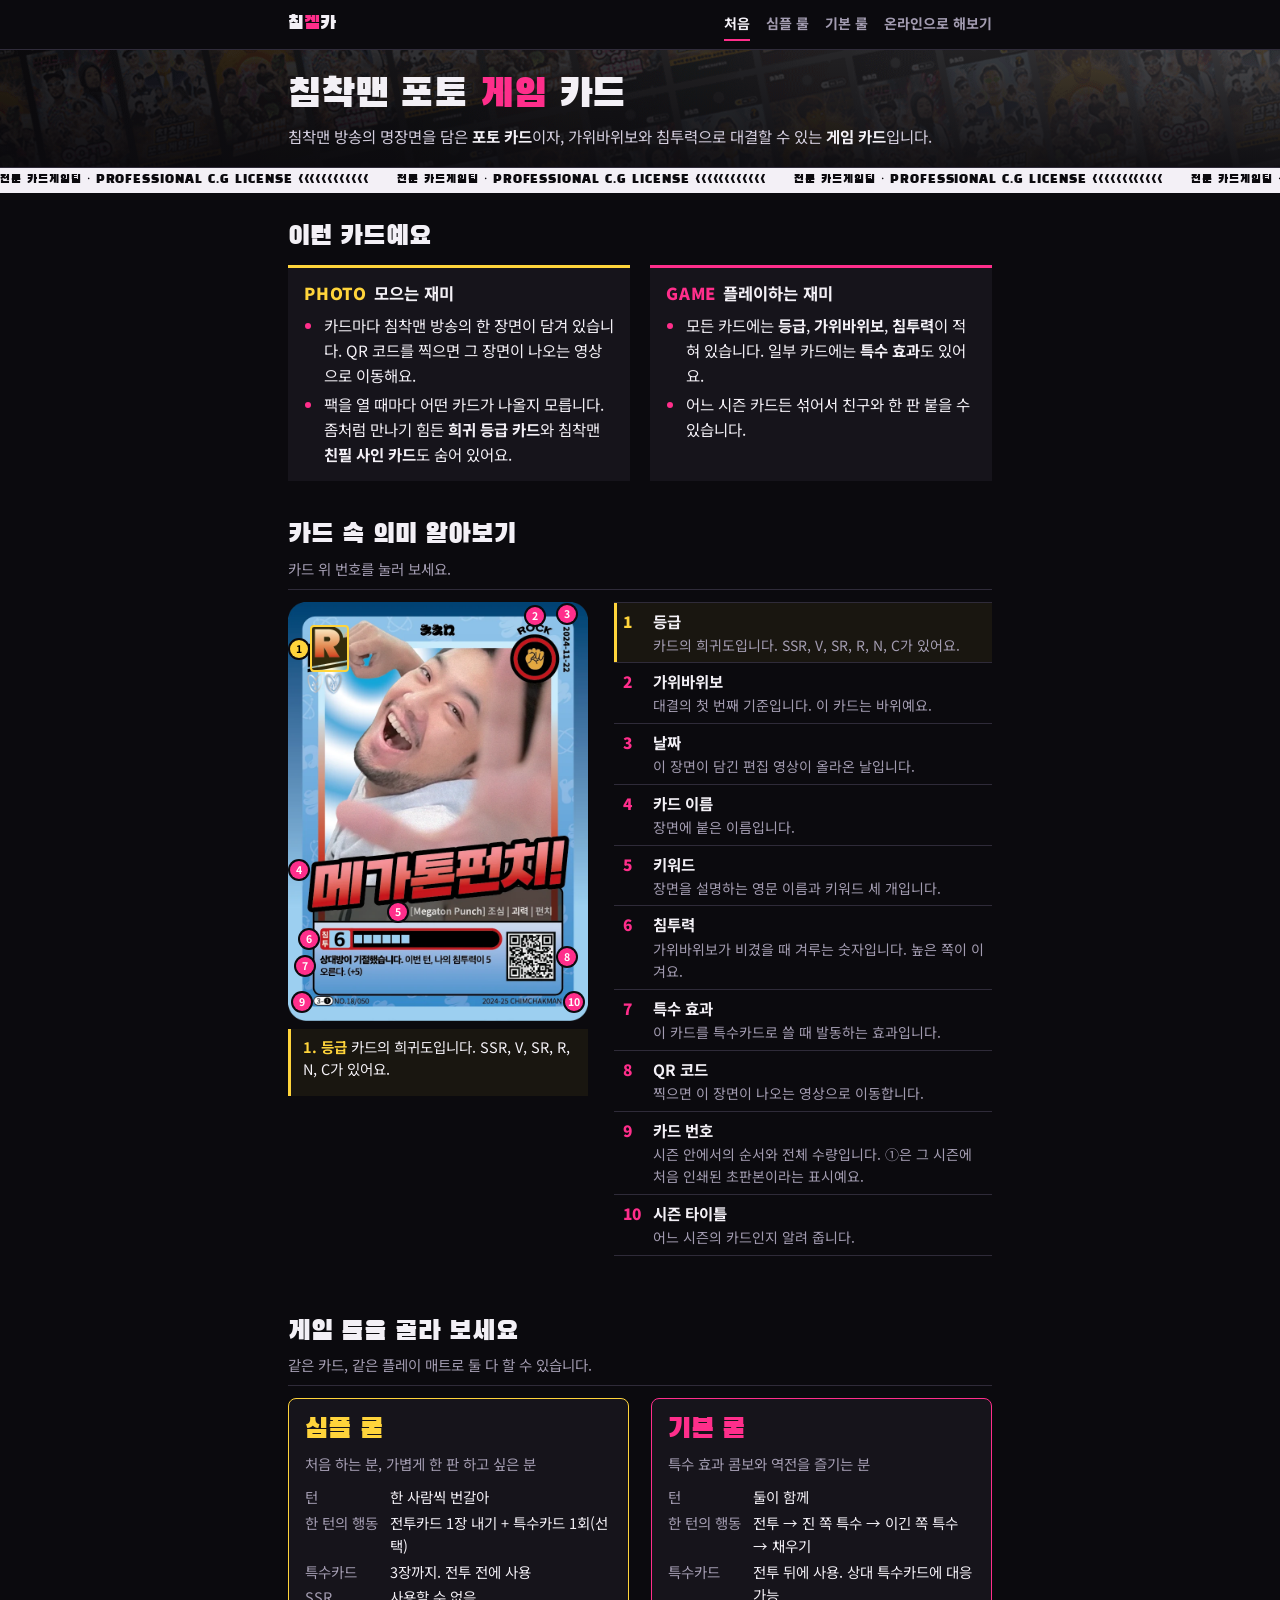
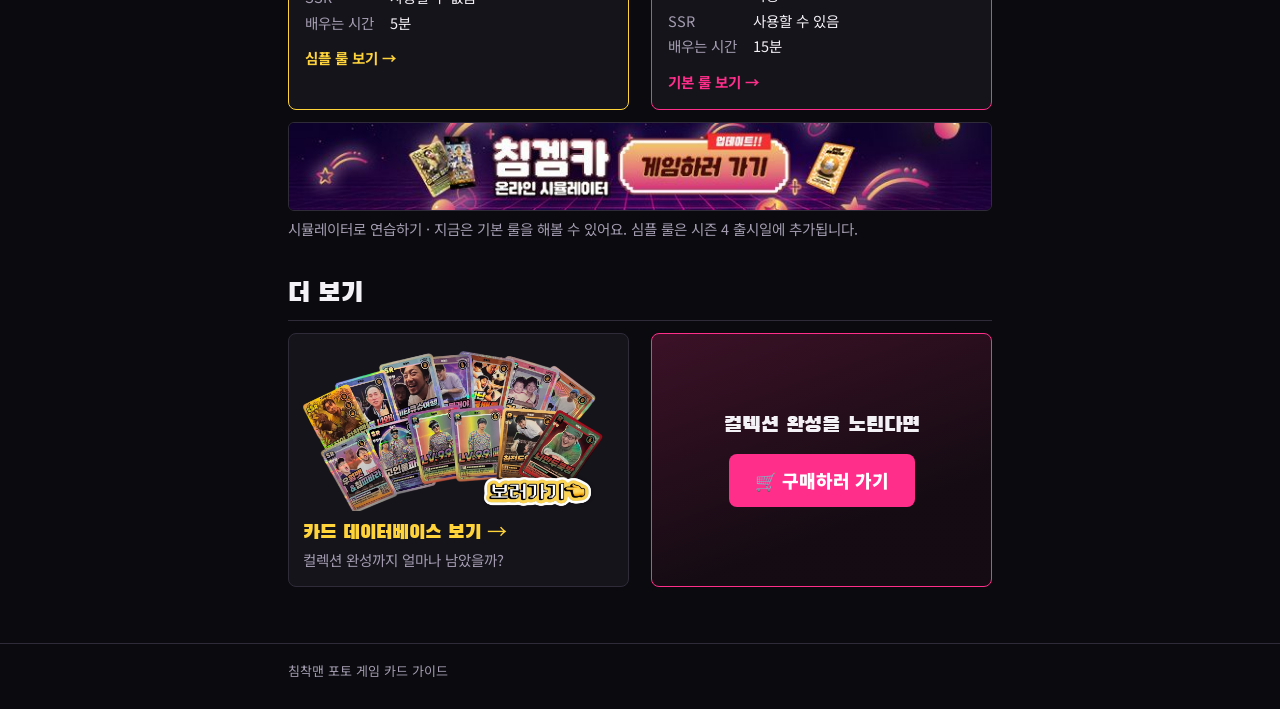
==== index.html @ 0a0368d5 "심플 룰 게임 방법 재구성: 판 깔기 그림에 특수 구역, 게임 순서에 특수카드 장면, 특수카드 섹션 통합 Co-Authored-By: Claude Fable 5.2 <noreply" ====
<!doctype html>
<html lang="ko">
<head>
<meta charset="utf-8">
<meta name="viewport" content="width=device-width, initial-scale=1, viewport-fit=cover">
<title>침착맨 포토 게임 카드 가이드</title>
<meta name="description" content="침착맨 포토 게임 카드(침겜카) 공식 가이드. 심플 룰과 기본 룰 두 가지로 즐겨 보세요.">
<link rel="preconnect" href="https://fonts.googleapis.com">
<link rel="stylesheet" href="https://fonts.googleapis.com/css2?family=Black+Han+Sans&family=Noto+Sans+KR:wght@400;500;700;900&display=swap">
<link rel="stylesheet" href="style.css?v=17">
</head>
<body>

<header class="top"><div class="wrap">
  <a class="brand" href="./">침<b>겜</b>카</a>
  <nav aria-label="가이드 이동">
    <a href="./" aria-current="page">처음</a>
    <a href="simple.html">심플 룰</a>
    <a href="advanced.html">기본 룰</a>
    <a class="ext" href="https://chimhaha.net/game/card/" target="_blank" rel="noopener">온라인으로 해보기</a>
  </nav>
</div></header>

<div class="hero cover"><div class="wrap">
  <h1>침착맨 포토 <em>게임</em> 카드</h1>
  <p class="lead">침착맨 방송의 명장면을 담은 <b>포토 카드</b>이자, 가위바위보와 침투력으로 대결할 수 있는 <b>게임 카드</b>입니다.</p>
</div></div>
<div class="strip" aria-hidden="true"><span>전문 카드게임팀 · PROFESSIONAL C.G LICENSE &lt;&lt;&lt;&lt;&lt;&lt;&lt;&lt;&lt;&lt;&lt;&lt;</span><span>전문 카드게임팀 · PROFESSIONAL C.G LICENSE &lt;&lt;&lt;&lt;&lt;&lt;&lt;&lt;&lt;&lt;&lt;&lt;</span><span>전문 카드게임팀 · PROFESSIONAL C.G LICENSE &lt;&lt;&lt;&lt;&lt;&lt;&lt;&lt;&lt;&lt;&lt;&lt;</span><span>전문 카드게임팀 · PROFESSIONAL C.G LICENSE &lt;&lt;&lt;&lt;&lt;&lt;&lt;&lt;&lt;&lt;&lt;&lt;</span></div>

<main class="wrap">

<section class="intro">
  <h2>이런 카드예요</h2>
  <div class="cols2">
    <div class="blk">
      <h3><b class="k ph">PHOTO</b>모으는 재미</h3>
      <ul class="plain">
        <li>카드마다 침착맨 방송의 한 장면이 담겨 있습니다. QR 코드를 찍으면 그 장면이 나오는 영상으로 이동해요.</li>
        <li>팩을 열 때마다 어떤 카드가 나올지 모릅니다. 좀처럼 만나기 힘든 <b>희귀 등급 카드</b>와 침착맨 <b>친필 사인 카드</b>도 숨어 있어요.</li>
      </ul>
    </div>
    <div class="blk">
      <h3><b class="k gm">GAME</b>플레이하는 재미</h3>
      <ul class="plain">
        <li>모든 카드에는 <b>등급</b>, <b>가위바위보</b>, <b>침투력</b>이 적혀 있습니다. 일부 카드에는 <b>특수 효과</b>도 있어요.</li>
        <li>어느 시즌 카드든 섞어서 친구와 한 판 붙을 수 있습니다.</li>
      </ul>
    </div>
  </div>
</section>

<section class="anat-sec">
  <div class="sec-head">
    <h2>카드 속 의미 알아보기</h2>
    <p class="muted">카드 위 번호를 눌러 보세요.</p>
  </div>
  <div class="anat">
    <div class="anat-left">
      <div class="anat-card" id="anatCard"><img src="img/card18.webp" width="744" height="1040" alt="메가톤펀치! 카드. 등급 R, 바위, 침투력 6."></div>
      <p class="anat-now" id="anatNow" aria-live="polite"></p>
    </div>
    <ol class="anat-list" id="anatList">
      <li data-pin="l" data-box="7.4,5.6,12.8,11.3"><button type="button"><b>등급</b><span>카드의 희귀도입니다. SSR, V, SR, R, N, C가 있어요.</span></button></li>
      <li data-pin="t" data-box="73.7,6,17,13.3"><button type="button"><b>가위바위보</b><span>대결의 첫 번째 기준입니다. 이 카드는 바위예요.</span></button></li>
      <li data-pin="t" data-box="90,5.6,6,12"><button type="button"><b>날짜</b><span>이 장면이 담긴 편집 영상이 올라온 날입니다.</span></button></li>
      <li data-pin="l" data-box="7.4,56.3,86.7,15.4"><button type="button"><b>카드 이름</b><span>장면에 붙은 이름입니다.</span></button></li>
      <li data-pin="l" data-box="40.3,71.8,48.4,4.4"><button type="button"><b>키워드</b><span>장면을 설명하는 영문 이름과 키워드 세 개입니다.</span></button></li>
      <li data-pin="l" data-box="10.5,77.7,60.8,5.4"><button type="button"><b>침투력</b><span>가위바위보가 비겼을 때 겨루는 숫자입니다. 높은 쪽이 이겨요.</span></button></li>
      <li data-pin="l" data-box="9.4,83.7,61.8,6.6"><button type="button"><b>특수 효과</b><span>이 카드를 특수카드로 쓸 때 발동하는 효과입니다.</span></button></li>
      <li data-pin="r" data-box="72.6,78.7,16.8,12"><button type="button"><b>QR 코드</b><span>찍으면 이 장면이 나오는 영상으로 이동합니다.</span></button></li>
      <li data-pin="l" data-box="8.3,93.4,19.3,4"><button type="button"><b>카드 번호</b><span>시즌 안에서의 순서와 전체 수량입니다. ①은 그 시즌에 처음 인쇄된 초판본이라는 표시예요.</span></button></li>
      <li data-pin="r" data-box="64.2,93.4,27.5,4"><button type="button"><b>시즌 타이틀</b><span>어느 시즌의 카드인지 알려 줍니다.</span></button></li>
    </ol>
  </div>
</section>

<section>
  <div class="sec-head">
    <h2>게임 룰을 골라 보세요</h2>
    <p class="muted">같은 카드, 같은 플레이 매트로 둘 다 할 수 있습니다.</p>
  </div>
  <div class="cols2">
    <a class="pick s" href="simple.html">
      <span class="name">심플 룰</span>
      <span class="who">처음 하는 분, 가볍게 한 판 하고 싶은 분</span>
      <dl>
        <dt>턴</dt><dd>한 사람씩 번갈아</dd>
        <dt>한 턴의 행동</dt><dd>전투카드 1장 내기 + 특수카드 1회(선택)</dd>
        <dt>특수카드</dt><dd>3장까지. 전투 전에 사용</dd>
        <dt>SSR</dt><dd>사용할 수 없음</dd>
        <dt>배우는 시간</dt><dd>5분</dd>
      </dl>
      <span class="go">심플 룰 보기 →</span>
    </a>
    <a class="pick a" href="advanced.html">
      <span class="name">기본 룰</span>
      <span class="who">특수 효과 콤보와 역전을 즐기는 분</span>
      <dl>
        <dt>턴</dt><dd>둘이 함께</dd>
        <dt>한 턴의 행동</dt><dd>전투 → 진 쪽 특수 → 이긴 쪽 특수 → 채우기</dd>
        <dt>특수카드</dt><dd>전투 뒤에 사용. 상대 특수카드에 대응 가능</dd>
        <dt>SSR</dt><dd>사용할 수 있음</dd>
        <dt>배우는 시간</dt><dd>15분</dd>
      </dl>
      <span class="go">기본 룰 보기 →</span>
    </a>
  </div>
  <a class="sim" href="https://chimhaha.net/game/card/" target="_blank" rel="noopener">
    <img src="img/sim.jpg" width="728" height="90" alt="침겜카 온라인 시뮬레이터 게임하러 가기">
    <span>시뮬레이터로 연습하기 · 지금은 기본 룰을 해볼 수 있어요. 심플 룰은 시즌 4 출시일에 추가됩니다.</span>
  </a>
</section>

<section>
  <div class="sec-head">
    <h2>더 보기</h2>
  </div>
  <div class="cols2">
    <a class="more" href="https://chimchakman.notion.site/2a9404e562448194afecef1f8aa363c7" target="_blank" rel="noopener">
      <img src="img/rb01.webp" width="1200" height="629" alt="">
      <span class="t">카드 데이터베이스 보기 →</span>
      <span class="s">컬렉션 완성까지 얼마나 남았을까?</span>
    </a>
    <div class="buy">
      <p class="buy-t">컬렉션 완성을 노린다면</p>
      <a class="buy-btn" href="https://smartstore.naver.com/chim_chungja/category/bc3fa6a774d34d70903a92739bb11e79?cp=1" target="_blank" rel="noopener">🛒 구매하러 가기</a>
    </div>
  </div>
</section>

</main>

<script>
(function(){
  var card=document.getElementById('anatCard'), list=document.getElementById('anatList'), now=document.getElementById('anatNow');
  if(!card||!list) return;
  var items=[].slice.call(list.children), spots=[];
  function select(i){
    items.forEach(function(li,k){ li.classList.toggle('on',k===i); spots[k].classList.toggle('on',k===i); spots[k].setAttribute('aria-pressed',k===i); });
    var b=items[i].querySelector('b').textContent, s=items[i].querySelector('span').textContent;
    now.innerHTML='<b>'+(i+1)+'. '+b+'</b> '+s;
  }
  items.forEach(function(li,i){
    var p=li.getAttribute('data-box').split(',');
    var h=document.createElement('button');
    h.type='button'; h.className='hs p'+(li.getAttribute('data-pin')||'l');
    h.style.left=p[0]+'%'; h.style.top=p[1]+'%'; h.style.width=p[2]+'%'; h.style.height=p[3]+'%';
    h.setAttribute('aria-label',(i+1)+'. '+li.querySelector('b').textContent);
    h.innerHTML='<i>'+(i+1)+'</i>';
    h.addEventListener('click',function(){ select(i); });
    h.addEventListener('mouseenter',function(){ select(i); });
    card.appendChild(h); spots.push(h);
    li.querySelector('button').addEventListener('click',function(){
      select(i);
      if(window.matchMedia('(max-width:640px)').matches) card.scrollIntoView({block:'nearest'});
    });
  });
  select(0);
})();
</script>

<footer><div class="wrap">
  <span>침착맨 포토 게임 카드 가이드</span>
</div></footer>

</body>
</html>
---- style.css ----
/* 침겜카 가이드 — 룰북처럼 촘촘하게. 박스·라벨·여백은 최소로, 색은 룰북 도판(검정·핫핑크·시안·주황)에서 */
:root{
  --bg:#0b0a0e; --panel:#16141b; --line:#2f2b39;
  --ink:#f3f0f6; --muted:#a39cb1;
  --pink:#ff2e8b; --cyan:#22b8ff; --orange:#ff9f2e; --yellow:#ffd43b;
  --display:"Black Han Sans","Noto Sans KR",system-ui,sans-serif;
  --body:"Noto Sans KR",system-ui,-apple-system,"Malgun Gothic",sans-serif;
  color-scheme:dark;
}
*{box-sizing:border-box}
body{margin:0;background:var(--bg);color:var(--ink);font-family:var(--body);font-size:15.5px;line-height:1.62;-webkit-font-smoothing:antialiased}
img{max-width:100%;height:auto;display:block}
a{color:var(--yellow)}
a:focus-visible,summary:focus-visible{outline:2px solid var(--yellow);outline-offset:2px}
h1,h2,h3,p{margin:0}
h1,h2,h3{text-wrap:balance}
b{font-weight:700}
.wrap{max-width:740px;margin:0 auto;padding-left:max(18px, env(safe-area-inset-left, 0px));padding-right:max(18px, env(safe-area-inset-right, 0px))}

/* 상단 바 */
.top{position:sticky;top:0;z-index:20;background:var(--bg);border-bottom:1px solid var(--line)}
.top .wrap{display:flex;align-items:center;gap:14px;padding-block:8px}
.brand{font-family:var(--display);font-size:19px;color:var(--ink);text-decoration:none;margin-right:auto}
.brand b{color:var(--pink);font-weight:400}
.top nav{display:flex;gap:16px}
.top nav a{font-size:14px;font-weight:700;color:var(--muted);text-decoration:none;padding:4px 0;border-bottom:2px solid transparent}
.top nav a:hover{color:var(--ink)}
.top nav a[aria-current="page"]{color:var(--ink);border-bottom-color:var(--pink)}

/* 매트 하단 띠 (첫 화면에만) */
.strip{overflow:hidden;white-space:nowrap;background:var(--ink);color:var(--bg);font-family:var(--display);font-size:12px;letter-spacing:.08em;padding:3px 0}
.strip span{display:inline-block;padding-right:28px}

/* 제목 영역 */
.hero{position:relative;overflow:hidden;border-bottom:1px solid var(--line)}
.hero.cover{background:#000 url(img/cover.gif) center/cover no-repeat}
.hero.cover::before{content:"";position:absolute;inset:0;background:linear-gradient(180deg,rgba(11,10,14,.6),rgba(11,10,14,.92))}
.hero .wrap{position:relative;padding-block:22px 18px;display:flex;flex-direction:column;gap:6px}
h1{font-family:var(--display);font-weight:400;font-size:clamp(28px,6vw,40px);line-height:1.15}
h1 em{font-style:normal;color:var(--pink)}
h1 br{display:none}
.lead{font-size:15.5px;color:#d4cede}
.lead b{color:var(--ink)}
.ver{font-size:12.5px;font-weight:700;color:var(--muted);letter-spacing:.03em}

main{display:flex;flex-direction:column;gap:38px;padding-block:28px 56px}
section{display:flex;flex-direction:column;gap:12px}
.sec-head{display:flex;flex-direction:column;gap:4px;border-bottom:1px solid var(--line);padding-bottom:8px}
h2{font-family:var(--display);font-weight:400;font-size:clamp(22px,4.6vw,27px);line-height:1.25}
h3{font-size:16.5px;font-weight:700}
.muted{color:var(--muted);font-size:14.5px}
.sub{color:var(--muted);font-size:14.5px}
ul.plain,ol.plain{margin:0;padding-left:20px;display:flex;flex-direction:column;gap:4px}
ul.plain li::marker{color:var(--pink)}
ol.plain li::marker{color:var(--pink);font-weight:700}

/* 묶음: 박스 대신 윗선 하나 */
.panel{border-top:2px solid var(--line);padding-top:10px;display:flex;flex-direction:column;gap:8px;min-width:0}
.cols2{display:grid;grid-template-columns:repeat(auto-fit,minmax(240px,1fr));gap:14px 22px}
.note{border-left:3px solid var(--yellow);background:rgba(255,212,59,.06);padding:9px 14px;font-size:14.5px}
.note b{color:var(--yellow)}

/* 룰 선택 */
a.pick{display:flex;flex-direction:column;gap:6px;text-decoration:none;color:var(--ink);background:var(--panel);border:1.5px solid var(--line);border-radius:8px;padding:16px;min-width:0}
a.pick.s{border-color:var(--yellow)} a.pick.a{border-color:var(--pink)}
a.pick .name{font-family:var(--display);font-size:28px;line-height:1.1}
a.pick.s .name{color:var(--yellow)} a.pick.a .name{color:var(--pink)}
a.pick .who{color:var(--muted);font-size:14.5px}
a.pick dl{margin:4px 0 0;display:grid;grid-template-columns:auto 1fr;gap:2px 12px;font-size:14.5px}
a.pick dt{color:var(--muted)} a.pick dd{margin:0}
a.pick .go{margin-top:6px;font-weight:700;font-size:14.5px}
a.pick.s .go{color:var(--yellow)} a.pick.a .go{color:var(--pink)}

.btn{display:inline-block;font-weight:700;font-size:14.5px;text-decoration:none;color:var(--bg);background:var(--yellow);padding:7px 14px;border-radius:5px}
.btn.ghost{background:transparent;color:var(--ink);border:1px solid var(--line)}
.btns{display:flex;flex-wrap:wrap;gap:8px}

/* 더 보기 */
a.more{display:flex;flex-direction:column;gap:2px;justify-content:flex-end;text-decoration:none;color:var(--ink);background:var(--panel);border:1px solid var(--line);border-radius:8px;padding:14px;min-width:0}
a.more:hover{border-color:var(--yellow)}
a.more img{border-radius:5px;margin-bottom:8px}
a.more .t{font-family:var(--display);font-size:20px;line-height:1.25;color:var(--yellow)}
a.more .s{color:var(--muted);font-size:14.5px}

/* 홈 첫 섹션: 제목–도판–설명을 한 묶음으로, 다음 섹션과는 넉넉히 */
.intro{gap:10px}
.intro .cols2{gap:14px 20px}
.blk{display:flex;flex-direction:column;gap:6px;min-width:0;background:var(--panel);border-top:3px solid var(--yellow);padding:12px 16px 14px}
.blk + .blk{border-top-color:var(--pink)}
.k{font-weight:900;letter-spacing:.05em;margin-right:7px}
.k.ph{color:var(--yellow)} .k.gm{color:var(--pink)}
.buy{display:flex;flex-direction:column;align-items:center;justify-content:center;gap:14px;text-align:center;min-width:0;border:1.5px solid var(--pink);border-radius:8px;padding:22px 16px;background:linear-gradient(160deg,rgba(255,46,139,.2),rgba(255,46,139,.04) 70%)}
.buy-t{font-family:var(--display);font-size:22px;line-height:1.25}
.buy-btn{display:inline-block;font-weight:900;font-size:18px;text-decoration:none;color:#fff;background:var(--pink);padding:12px 26px;border-radius:8px}
.buy-btn:hover{background:#ff4f9d}
.buy-btn:focus-visible{outline:2px solid var(--yellow);outline-offset:3px}

/* 카드 한 장 뜯어보기 */
.anat-sec{margin-bottom:22px}
.anat{display:grid;grid-template-columns:minmax(0,300px) minmax(0,1fr);gap:14px 26px;align-items:start}
.anat-left{display:flex;flex-direction:column;gap:8px;min-width:0}
.anat-card{position:relative;line-height:0}
.anat-card img{width:100%;border-radius:14px}
.hs{position:absolute;border:2px solid transparent;border-radius:4px;background:transparent;padding:0;cursor:pointer}
.hs i{position:absolute;width:18px;height:18px;border-radius:50%;background:var(--pink);color:#fff;font:700 10.5px/18px var(--body);text-align:center;box-shadow:0 0 0 2px #0b0a0e}
.hs.pl i{left:-22px;top:50%;margin-top:-9px}
.hs.pr i{right:-22px;top:50%;margin-top:-9px}
.hs.pt i{left:50%;margin-left:-9px;top:-22px}
.hs:hover,.hs.on{border-color:var(--yellow);background:rgba(255,212,59,.2)}
.hs.on i{background:var(--yellow);color:#000}
.hs:focus-visible{outline:2px solid var(--yellow);outline-offset:2px}
.anat-now{min-height:4.6em;border-left:3px solid var(--yellow);background:rgba(255,212,59,.06);padding:7px 12px;font-size:14.5px;line-height:1.5}
.anat-now b{color:var(--yellow)}
.anat-list{list-style:none;margin:0;padding:0;counter-reset:a;border-top:1px solid var(--line)}
.anat-list li{counter-increment:a;border-bottom:1px solid var(--line)}
.anat-list button{display:grid;grid-template-columns:22px minmax(0,1fr);column-gap:8px;width:100%;text-align:left;background:none;border:0;border-left:3px solid transparent;color:inherit;font:inherit;padding:6px 6px 6px 6px;cursor:pointer}
.anat-list button::before{content:counter(a);grid-row:1 / span 2;color:var(--pink);font-weight:900}
.anat-list b,.anat-list span{grid-column:2}
.anat-list span{color:var(--muted);font-size:14px}
.anat-list li.on button{border-left-color:var(--yellow);background:rgba(255,212,59,.06)}
.anat-list li.on button::before{color:var(--yellow)}
.anat-list button:focus-visible{outline:2px solid var(--yellow);outline-offset:-2px}
@media (max-width:640px){
  .anat{grid-template-columns:minmax(0,1fr)}
  .anat-left{width:100%;max-width:320px;margin-inline:auto}
}

/* 다섯 가지 */
.five{list-style:none;margin:0;padding:0;counter-reset:n}
.five li{counter-increment:n;display:grid;grid-template-columns:26px 1fr;gap:10px;align-items:baseline;padding:8px 0;border-bottom:1px solid var(--line)}
.five li::before{content:counter(n);font-family:var(--display);font-size:22px;line-height:1;color:var(--pink)}
.five b{display:block;font-size:16px}
.five span{color:var(--muted);font-size:14.5px}

/* 외줄 도판 */
.board{background:#000;border:1px solid var(--line);border-radius:6px;padding:12px;display:flex;flex-direction:column;gap:8px}
.sides{display:flex;justify-content:space-between;font-size:12px;font-weight:700}
.sides .o{color:var(--pink)} .sides .m{color:var(--cyan)}
.lane{display:grid;grid-template-columns:repeat(6,minmax(0,1fr));gap:6px}
.board .lane,.board .sides{width:100%;max-width:400px;margin-inline:auto}
.c{position:relative;aspect-ratio:5/7;border-radius:5px;display:flex;flex-direction:column;align-items:center;justify-content:center;gap:1px;font-size:10.5px;font-weight:700;line-height:1.2;text-align:center;border:1.5px dashed #3a3546;color:#6d6780}
.c i{font-style:normal;font-size:clamp(17px,4.6vw,24px);line-height:1}
.c.up{background:#f7f4fb;border-style:solid;border-width:3px;color:#1a1722}
.c.up.m{border-color:var(--cyan)} .c.up.o{border-color:var(--pink)}
.c.dn{border:2px solid #ffd596;color:#5a3300;background:radial-gradient(circle at 50% 46%,#ffe9bf 0 15%,#ffbe5c 16% 20%,transparent 21%),linear-gradient(160deg,#ffb043,#ee8612)}
.c.dn.m{box-shadow:0 0 0 2px var(--cyan)} .c.dn.o{box-shadow:0 0 0 2px var(--pink)}
.c.sp{border-style:dashed;background:transparent}
.c.sp.m{border-color:var(--cyan);color:var(--cyan)} .c.sp.o{border-color:var(--pink);color:var(--pink)}
.c.bf{border-style:solid;background:transparent}
.c.bf.m{border-color:var(--cyan);color:var(--cyan)} .c.bf.o{border-color:var(--pink);color:var(--pink)}
.c.x{border-color:transparent}
.c.fight{outline:3px solid var(--yellow);outline-offset:2px}
.cap{font-size:14px;color:#d4cede;text-align:center}
.legend{display:flex;flex-wrap:wrap;gap:2px 14px;font-size:13px;color:var(--muted)}

/* 영상 · 작은 매트 도판 */
.video{position:relative;aspect-ratio:16/9;border-radius:6px;overflow:hidden;border:1px solid var(--line);background:#000}
.video iframe{position:absolute;inset:0;width:100%;height:100%;border:0}
.matrow{display:flex;flex-wrap:wrap;gap:16px;align-items:center}
.matrow ul{flex:1 1 280px;min-width:0}
.board.mini{flex:0 0 auto;width:190px;padding:8px;gap:4px}
.board.mini .lane{gap:4px;max-width:none}
.board.mini .c{font-size:8.5px;border-radius:3px;border-width:1.5px}

/* 순서 */
.steps{list-style:none;margin:0;padding:0;display:flex;flex-direction:column;gap:20px;counter-reset:s}
.steps>li{counter-increment:s;display:flex;flex-direction:column;gap:8px}
.steps>li>h3::before{content:counter(s) ". ";color:var(--pink)}

/* 판정 */
.flow{display:flex;flex-wrap:wrap;gap:6px;align-items:stretch}
.flow div{flex:1 1 140px;border:1px solid var(--line);border-radius:5px;padding:8px 12px;min-width:0}
.flow b{display:block;font-size:16.5px}
.flow span{font-size:13.5px;color:var(--muted)}
.flow i{align-self:center;font-style:normal;color:var(--muted);font-size:12.5px}

.tw{overflow-x:auto}
table{border-collapse:collapse;width:100%;font-size:14.5px;min-width:440px}
th,td{text-align:left;padding:7px 10px 7px 0;border-bottom:1px solid var(--line);vertical-align:top}
th{font-size:13px;color:var(--muted);font-weight:700;border-bottom-color:#4a4458}
td:first-child{font-weight:700;white-space:nowrap;padding-right:18px}

.chips{display:flex;flex-wrap:wrap;gap:5px}
.chip{font-size:14px;padding:2px 8px;border-radius:4px;border:1px solid var(--pink);color:var(--pink)}
.ex p{font-size:14.5px;color:#d4cede}
.ex p b{color:var(--ink)}
.ex q{quotes:none;color:var(--muted)}

details{border-bottom:1px solid var(--line)}
summary{cursor:pointer;font-weight:700;padding:9px 0}
summary::marker{color:var(--pink)}
details p{padding:0 0 11px 18px;color:#d4cede;font-size:14.5px}

/* 고급 룰 도판 */
.fig{margin:0;display:flex;flex-direction:column;align-items:center}
.fig img{border-radius:6px;border:1px solid var(--line);background:#000}
.fig.tall img{max-width:min(100%,420px)}
.rule{display:flex;flex-direction:column;gap:8px;padding-top:4px}

footer{border-top:1px solid var(--line);color:var(--muted);font-size:13px}
footer .wrap{padding-block:16px 28px;display:flex;flex-direction:column;gap:2px}

/* 공개 예정 버튼 */
.soon{display:inline-block;font-weight:900;font-size:16px;color:var(--muted);border:1.5px dashed #4a4458;padding:11px 22px;border-radius:8px}

/* 온라인 플레이 바로가기 */
.top nav{flex-wrap:nowrap;white-space:nowrap}
@media (max-width:430px){.top nav{gap:11px}.top nav a{font-size:13px}.brand{font-size:17px}}
a.sim{display:flex;flex-direction:column;gap:6px;text-decoration:none;color:var(--muted);font-size:14.5px}
a.sim img{width:100%;border-radius:6px;border:1px solid var(--line)}
a.sim:hover span{color:var(--ink)}

/* 페이지 큰 구분 */
.part{font-size:13px;font-weight:700;color:var(--muted);letter-spacing:.04em;border-top:1px solid var(--line);padding-top:14px;margin-bottom:-22px}
section>h3{margin-top:6px}

/* 특수 구역 줄: 낮은 카드 */
.lane.sp .c{aspect-ratio:5/3.3;font-size:9.5px}
.lane.sp .c.dn{background:linear-gradient(160deg,#ffb043,#ee8612)}
.c.flip{background:#f7f4fb;border:3px solid var(--cyan);color:#1a1722;outline:3px solid var(--yellow);outline-offset:2px;border-style:solid}
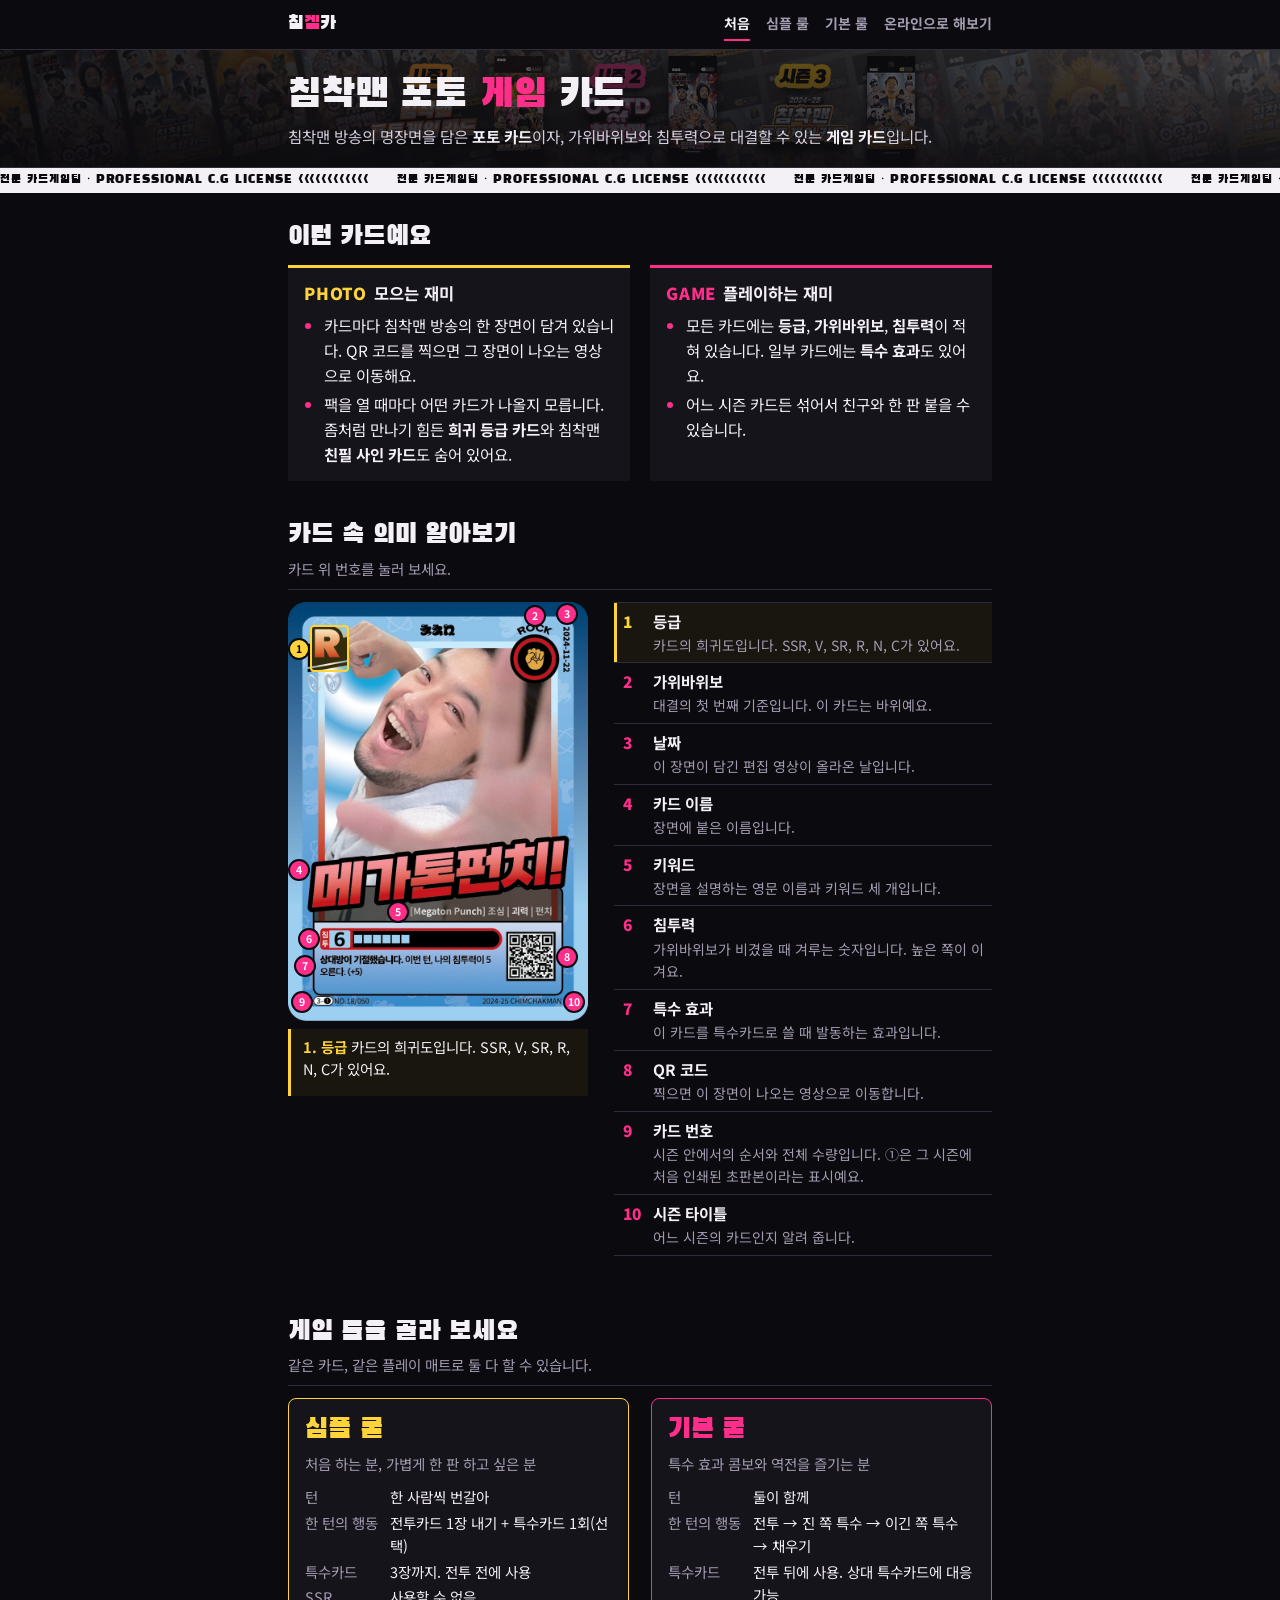
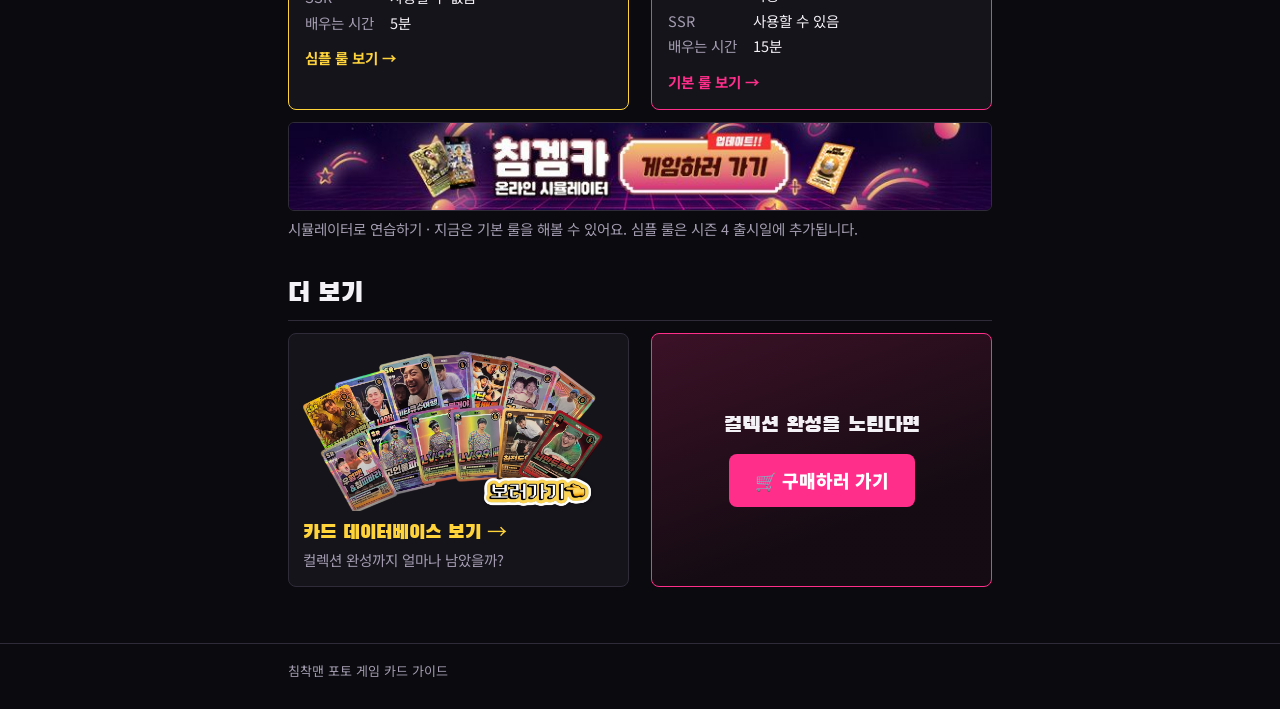
==== commit bdb85714: "심플 룰: 목차 추가, 못 쓰는 카드 강조 섹션으로 분리, 더 알아보기 영역 구분 Co-Authored-By: Claude Fable 5.2 <noreply@anthropic.co" ====
--- a/index.html
+++ b/index.html
@@ -7,7 +7,7 @@
 <meta name="description" content="침착맨 포토 게임 카드(침겜카) 공식 가이드. 심플 룰과 기본 룰 두 가지로 즐겨 보세요.">
 <link rel="preconnect" href="https://fonts.googleapis.com">
 <link rel="stylesheet" href="https://fonts.googleapis.com/css2?family=Black+Han+Sans&family=Noto+Sans+KR:wght@400;500;700;900&display=swap">
-<link rel="stylesheet" href="style.css?v=17">
+<link rel="stylesheet" href="style.css?v=18">
 </head>
 <body>
 
--- a/style.css
+++ b/style.css
@@ -218,3 +218,21 @@
 .lane.sp .c{aspect-ratio:5/3.3;font-size:9.5px}
 .lane.sp .c.dn{background:linear-gradient(160deg,#ffb043,#ee8612)}
 .c.flip{background:#f7f4fb;border:3px solid var(--cyan);color:#1a1722;outline:3px solid var(--yellow);outline-offset:2px;border-style:solid}
+
+/* 목차 */
+.toc{display:flex;flex-direction:column;gap:5px;font-size:14px;border:1px solid var(--line);border-radius:6px;padding:10px 14px}
+.toc div{display:flex;flex-wrap:wrap;gap:3px 14px;align-items:baseline}
+.toc span{color:var(--muted);font-weight:700;min-width:74px}
+.toc a{color:var(--ink);text-decoration:none;border-bottom:1px solid #4a4458}
+.toc a:hover{border-bottom-color:var(--ink)}
+.toc a.hot{color:var(--pink);font-weight:700;border-bottom-color:var(--pink)}
+[id]{scroll-margin-top:56px}
+/* 못 쓰는 카드: 강조 */
+section.warn{border:2px solid var(--pink);border-radius:8px;padding:16px 16px 18px;background:rgba(255,46,139,.07)}
+section.warn h2{color:var(--pink)}
+section.warn .sec-head{border-bottom-color:rgba(255,46,139,.4)}
+section.warn .panel{border-top-color:rgba(255,46,139,.4)}
+/* 더 알아보기: 본문과 분리된 영역 */
+.zone{display:flex;flex-direction:column;gap:30px;background:var(--panel);border:1px solid var(--line);border-radius:8px;padding:18px 16px 22px;margin-top:18px}
+.zone-t{font-family:var(--display);font-size:17px;color:var(--muted);letter-spacing:.03em}
+.zone h2{font-size:clamp(19px,4vw,22px)}
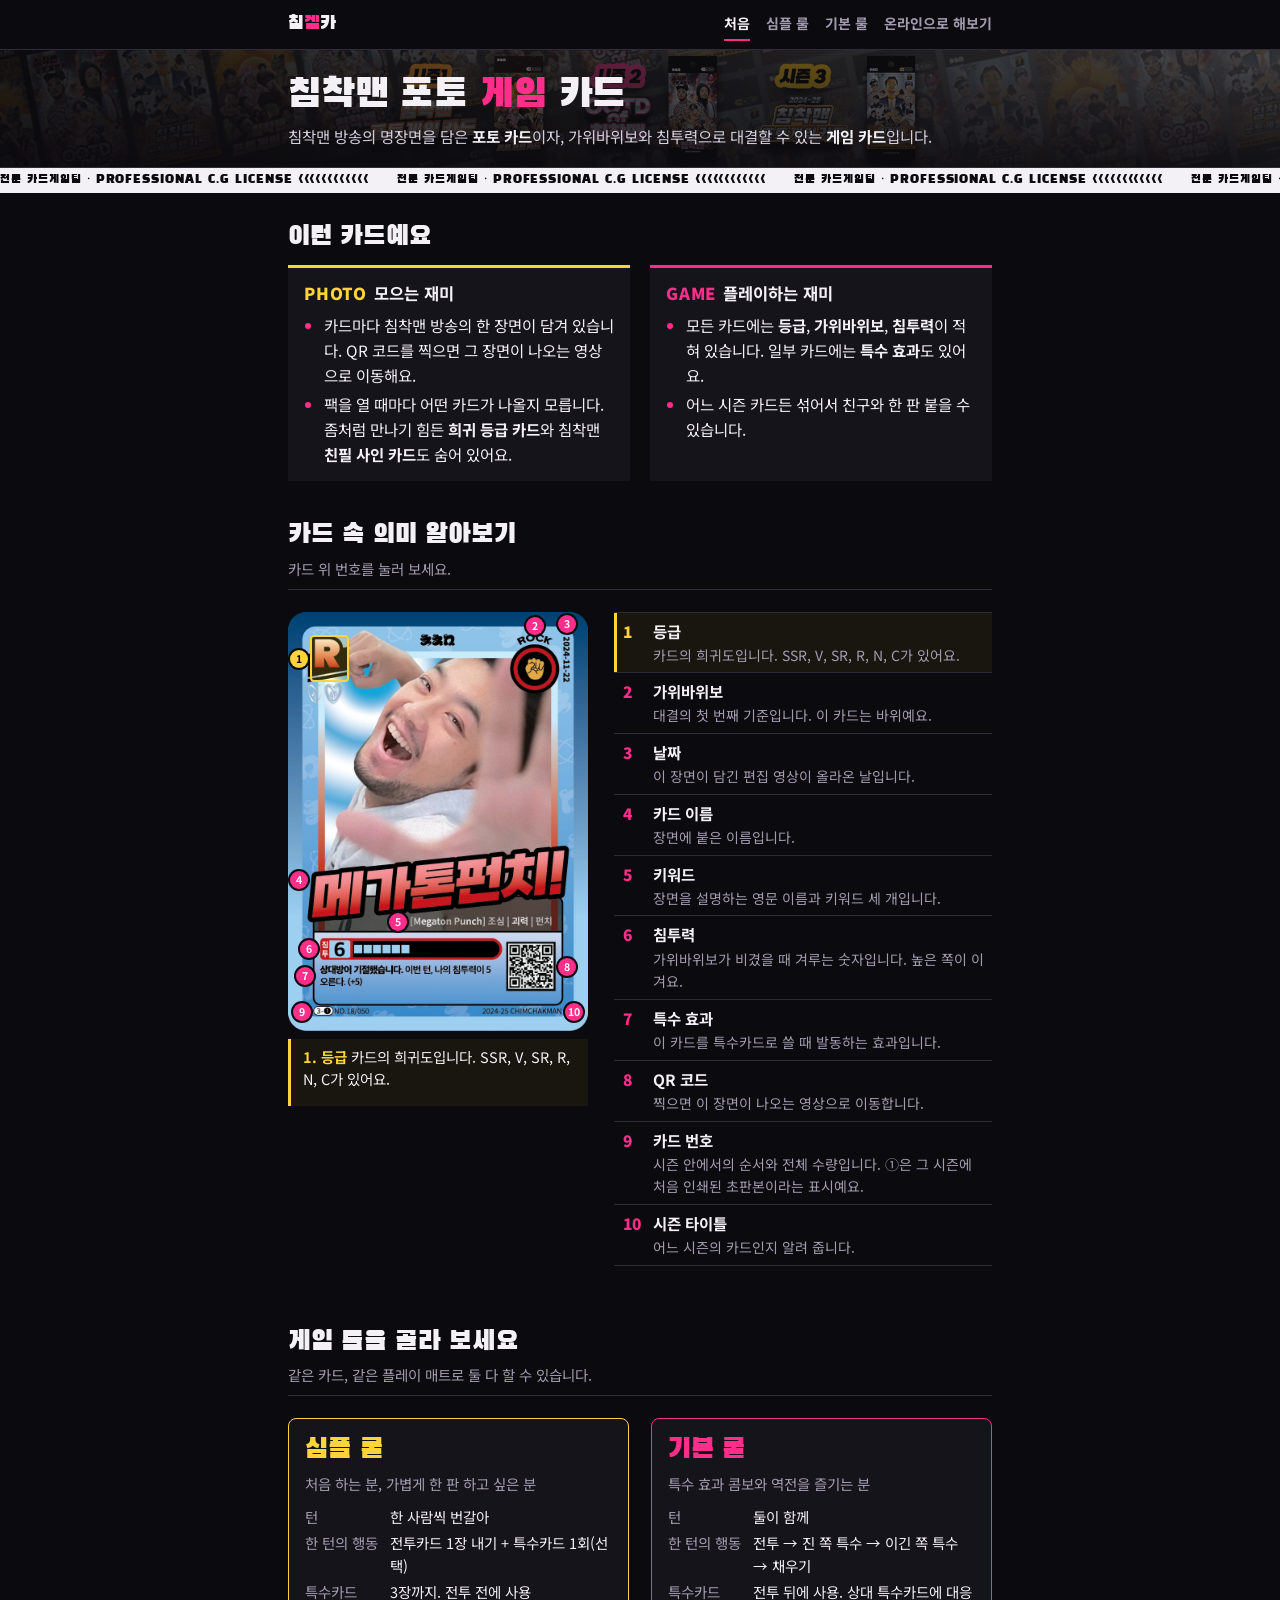
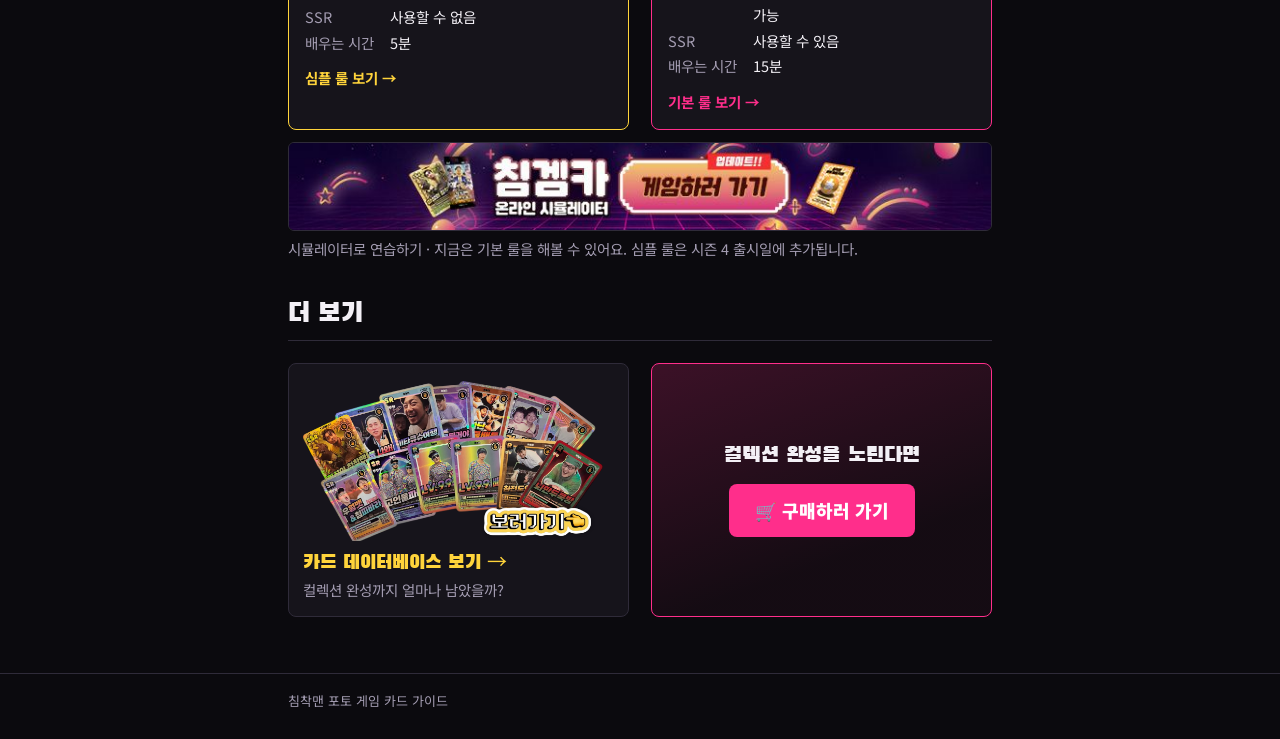
==== commit 5b6e1e74: "박스 사이 간격과 제목-본문 간격 확대 Co-Authored-By: Claude Fable 5.2 <noreply@anthropic.com>" ====
--- a/index.html
+++ b/index.html
@@ -7,7 +7,7 @@
 <meta name="description" content="침착맨 포토 게임 카드(침겜카) 공식 가이드. 심플 룰과 기본 룰 두 가지로 즐겨 보세요.">
 <link rel="preconnect" href="https://fonts.googleapis.com">
 <link rel="stylesheet" href="https://fonts.googleapis.com/css2?family=Black+Han+Sans&family=Noto+Sans+KR:wght@400;500;700;900&display=swap">
-<link rel="stylesheet" href="style.css?v=18">
+<link rel="stylesheet" href="style.css?v=21">
 </head>
 <body>
 
--- a/style.css
+++ b/style.css
@@ -236,3 +236,27 @@
 .zone{display:flex;flex-direction:column;gap:30px;background:var(--panel);border:1px solid var(--line);border-radius:8px;padding:18px 16px 22px;margin-top:18px}
 .zone-t{font-family:var(--display);font-size:17px;color:var(--muted);letter-spacing:.03em}
 .zone h2{font-size:clamp(19px,4vw,22px)}
+
+/* 게임 순서 그림: 특수 구역은 쓸 때만 눈에 띄게 */
+.steps .lane.sp .c.dn{background:#221f2b;border:1.5px solid #3d3849;box-shadow:none}
+.steps .lane.sp .c.dn.o{border-color:rgba(255,46,139,.35)}
+.steps .lane.sp .c.dn.m{border-color:rgba(34,184,255,.35)}
+/* 목차 */
+.toc.one{flex-direction:row;flex-wrap:wrap;gap:4px 16px}
+.ztoc{display:flex;flex-direction:column;gap:2px;border-left:2px solid var(--line);padding-left:12px;margin-top:-18px}
+.ztoc a{color:var(--muted);text-decoration:underline;text-decoration-color:#4a4458;text-underline-offset:3px;font-size:15px;padding:2px 0}
+.ztoc a:hover{color:var(--ink)}
+.ztoc a.hot{color:var(--pink);font-weight:700;text-decoration-color:var(--pink)}
+.ztoc a.hot span{font-size:12px;font-weight:700;color:var(--bg);background:var(--pink);padding:1px 6px;border-radius:3px;margin-left:6px;text-decoration:none;display:inline-block}
+section.ban h2{color:var(--pink)}
+
+/* 더 알아보기: 목차 한 덩어리 + 섹션마다 따로 */
+.zone{background:none;border:0;border-radius:0;padding:0;gap:14px}
+.zone-head,.zone>section{background:var(--panel);border:1px solid var(--line);border-radius:8px;padding:16px 16px 18px}
+.zone-head{display:flex;flex-direction:column;gap:10px}
+.zone-head .ztoc{margin-top:0}
+
+/* 박스 사이 간격, 제목 묶음과 본문 사이 간격 */
+.zone{gap:28px}
+.zone-head,.zone>section{padding:20px 18px 22px}
+.sec-head{margin-bottom:10px}
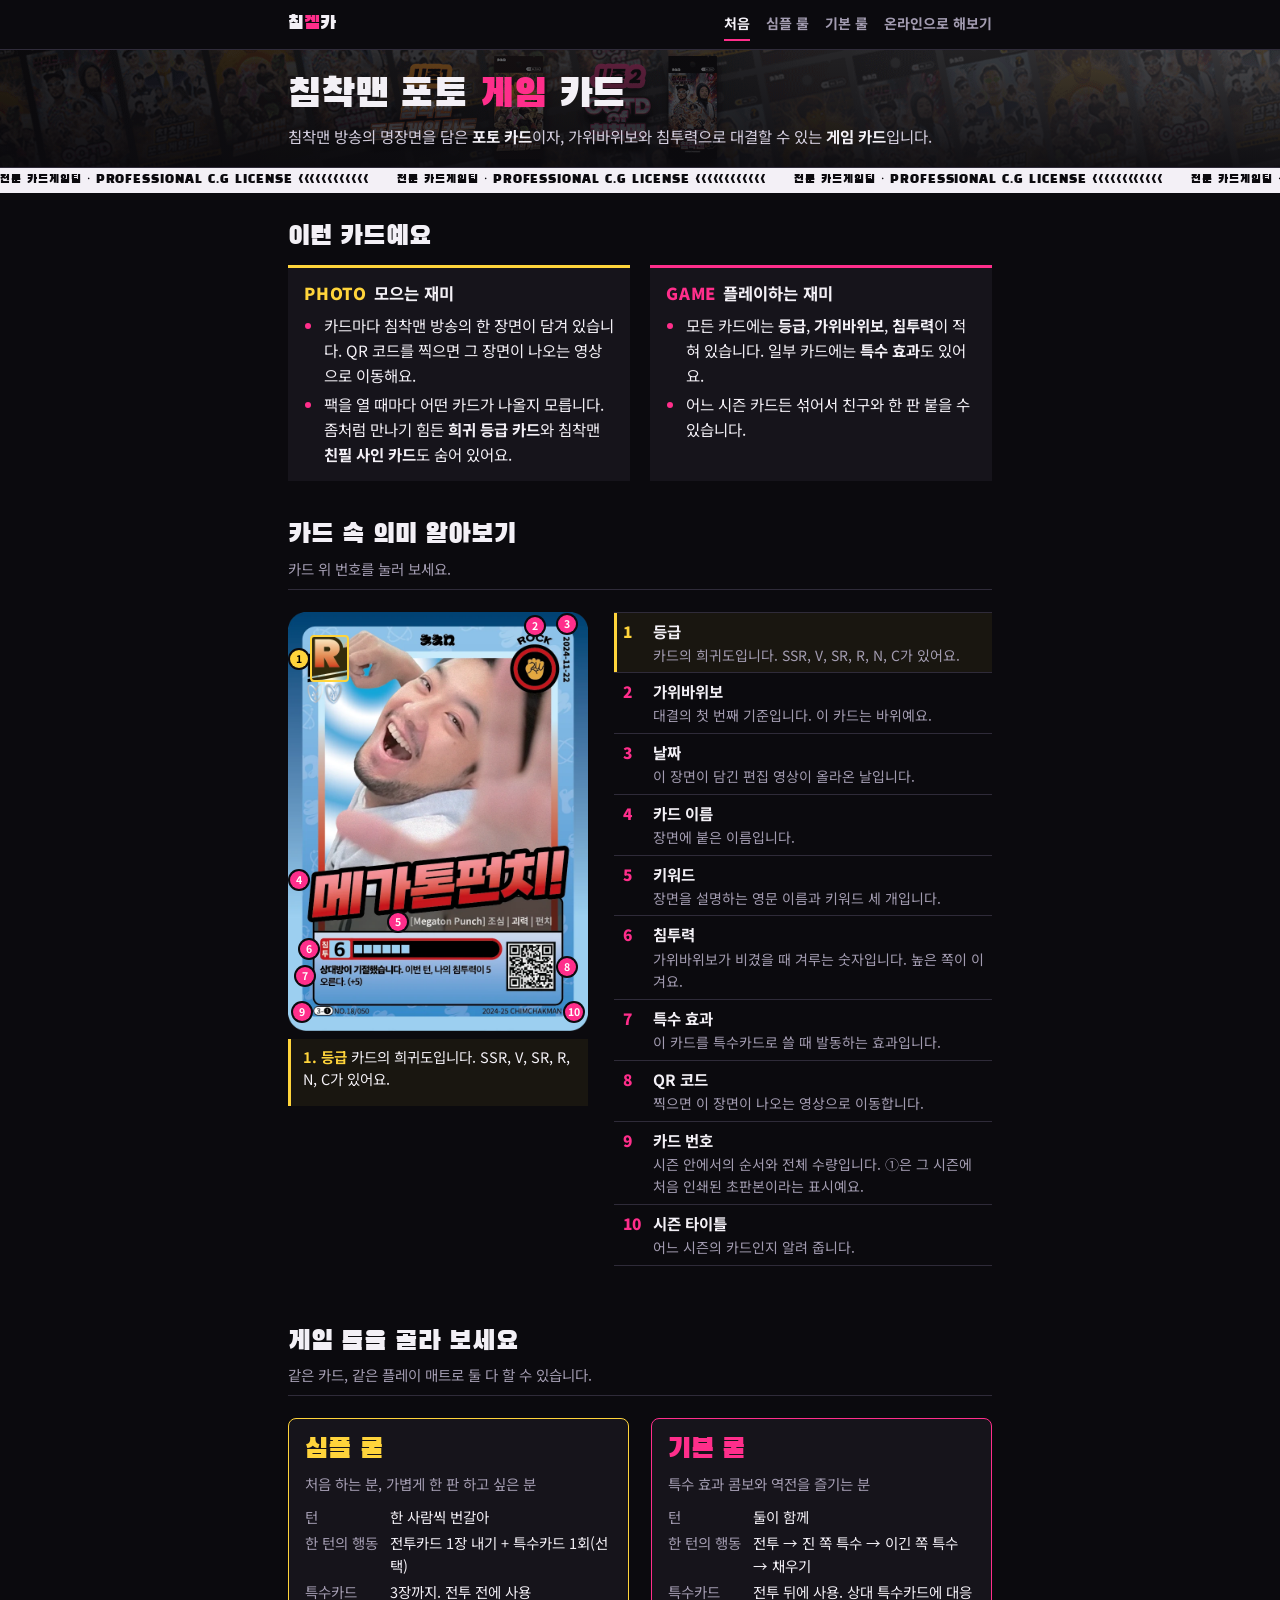
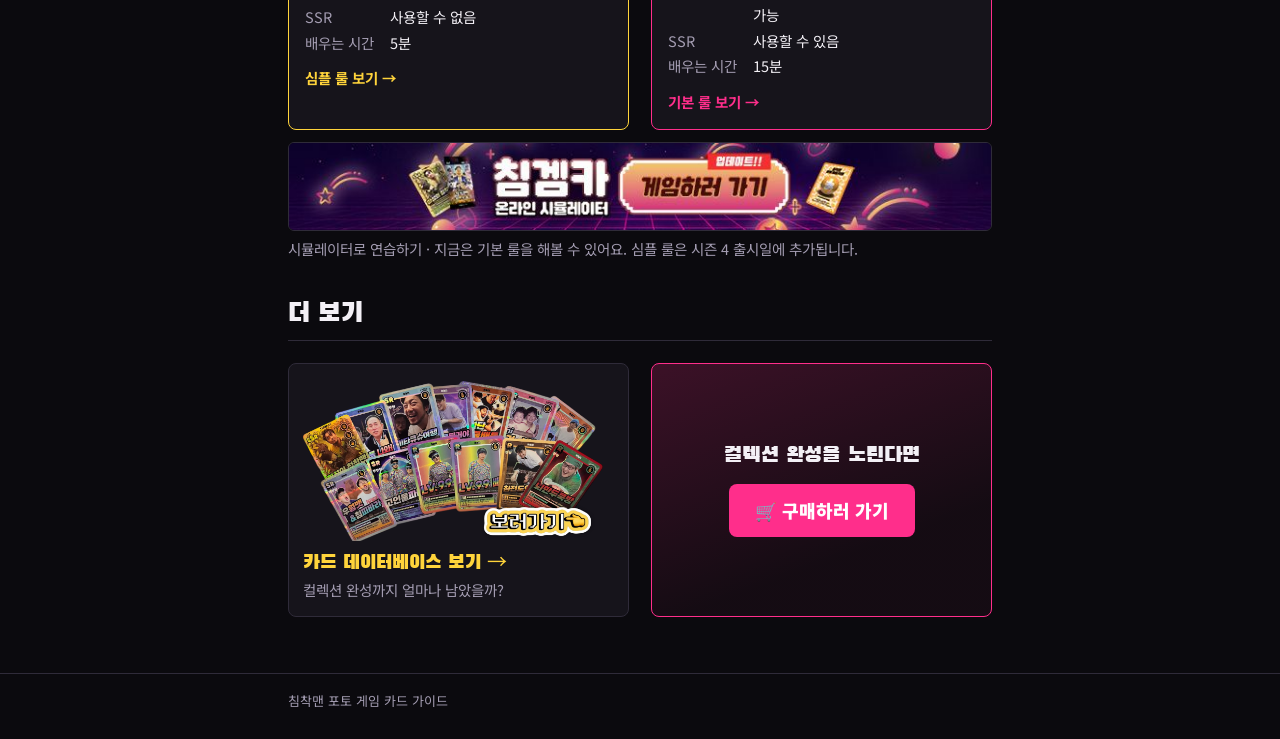
==== commit d6d2da5d: "심플 룰: 상단 목차를 소개 아래 선에 붙여 가운데 정렬 Co-Authored-By: Claude Fable 5.2 <noreply@anthropic.com>" ====
--- a/index.html
+++ b/index.html
@@ -7,7 +7,7 @@
 <meta name="description" content="침착맨 포토 게임 카드(침겜카) 공식 가이드. 심플 룰과 기본 룰 두 가지로 즐겨 보세요.">
 <link rel="preconnect" href="https://fonts.googleapis.com">
 <link rel="stylesheet" href="https://fonts.googleapis.com/css2?family=Black+Han+Sans&family=Noto+Sans+KR:wght@400;500;700;900&display=swap">
-<link rel="stylesheet" href="style.css?v=21">
+<link rel="stylesheet" href="style.css?v=24">
 </head>
 <body>
 
--- a/style.css
+++ b/style.css
@@ -260,3 +260,20 @@
 .zone{gap:28px}
 .zone-head,.zone>section{padding:20px 18px 22px}
 .sec-head{margin-bottom:10px}
+
+/* 상단 목차: 두 갈래만 */
+.toc.two{flex-direction:row;flex-wrap:wrap;align-items:baseline;gap:4px 10px;border:0;padding:0;font-size:14.5px}
+.toc.two span{min-width:0;color:#4a4458;font-weight:400}
+.toc.two a{font-weight:700;border-bottom:1px solid #4a4458}
+.toc.two small{font-weight:400;color:var(--muted);font-size:13px}
+
+/* 상단 목차: 옅은 띠 안에 라벨 + 링크 */
+.toc.bar{flex-direction:row;flex-wrap:wrap;align-items:center;align-self:flex-start;gap:4px 24px;background:rgba(255,46,139,.12);border:0;border-radius:0;padding:9px 18px;font-size:14.5px}
+.toc.bar b{color:var(--pink);font-weight:900}
+.toc.bar a{color:var(--ink);font-weight:500;border:0;text-decoration:none}
+.toc.bar a:hover{text-decoration:underline;text-underline-offset:3px}
+.toc.bar small{color:var(--muted);font-size:13px}
+
+/* 상단 목차: 소개 아래 선에 붙여 가운데 정렬 */
+.tocwrap{display:flex;justify-content:center;padding:0 16px}
+.tocwrap .toc.bar{align-self:auto;justify-content:center}
